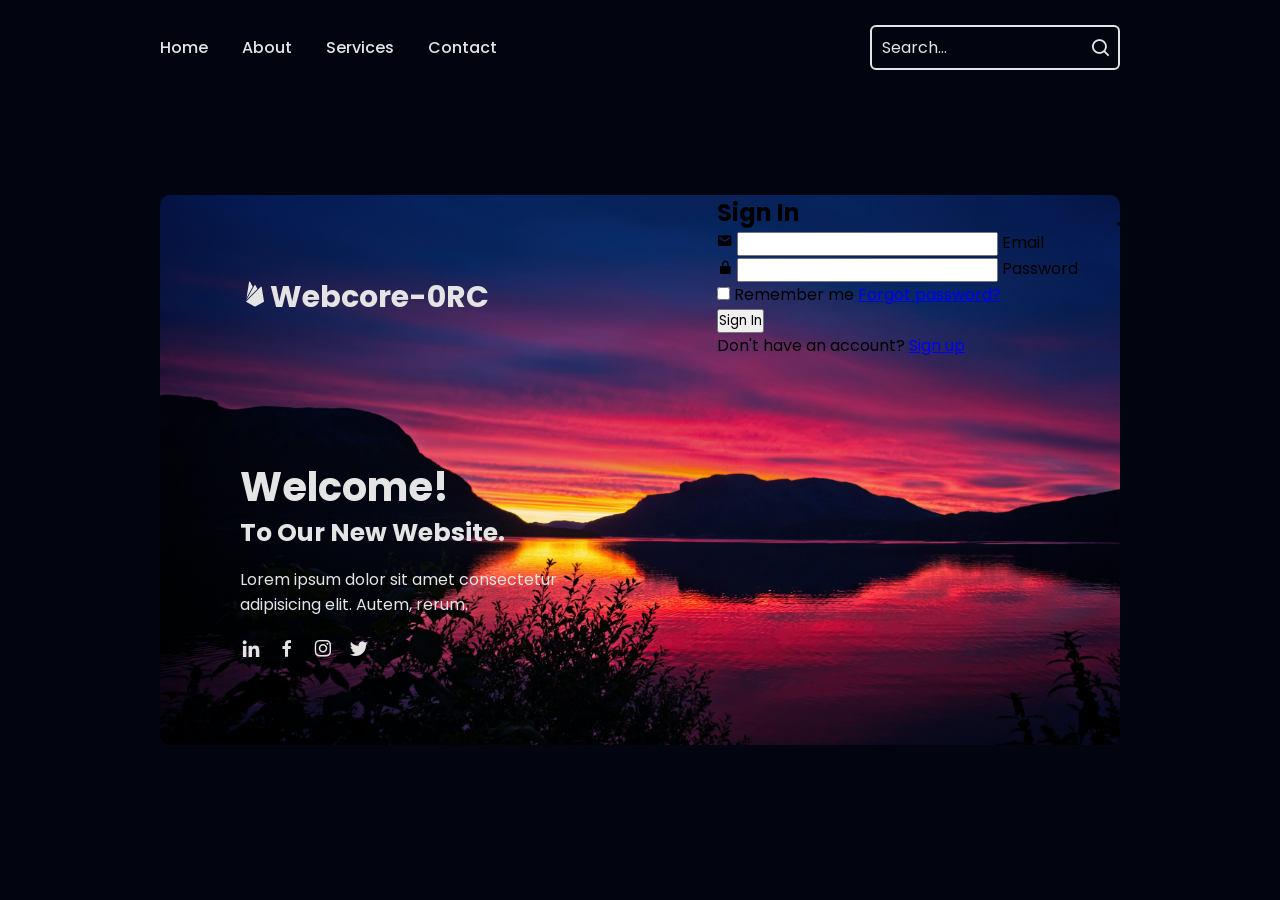
==== sign-in-2/index.html @ 25dddefb "new sign in page design" ====
<!DOCTYPE html>
<html lang="en">
<head>
    <meta charset="UTF-8">
    <meta name="viewport" content="width=device-width, initial-scale=1.0">
    <title>Website with Login & Registration form</title>
    <link rel="stylesheet" href="style.css">
    <link href='https://unpkg.com/boxicons@2.1.4/css/boxicons.min.css' rel='stylesheet'>
</head>


<body>
    
    <header class="header">
        <nav class="navbar">
            <a href="#">Home</a>
            <a href="#">About</a>
            <a href="#">Services</a>
            <a href="#">Contact</a>
        </nav>

        <form action="#" class="search-bar">
            <input type="text" placeholder="Search...">
            <button type="submit"><i class="bx bx-search"></i></button>
        </form>
    </header>

    <div class="container">
        <div class="content">
            <h2 class="logo"><i class="bx bxl-firebase"></i>Webcore-0RC</h2>

            <div class="text-sci">
                <h2>Welcome! <br><span>To Our New Website.</span></h2>

                <p>Lorem ipsum dolor sit amet consectetur adipisicing elit. Autem, rerum.</p>

                <div class="social-icons">
                    <a href="#"><i class="bx bxl-linkedin"></i></a>
                    <a href="#"><i class="bx bxl-facebook"></i></a>
                    <a href="#"><i class="bx bxl-instagram"></i></a>
                    <a href="#"><i class="bx bxl-twitter"></i></a>
                </div>
            </div>
        </div>

        <div class="logreg-box">
            <div class="form-box login">
                <form action="#">
                    <h2>Sign In</h2>

                    <div class="input-box">
                        <span class="icon"><i class="bx bxs-envelope"></i></span>
                        <input type="email" required>
                        <lable>Email</lable>
                    </div>

                    <div class="input-box">
                        <span class="icon"><i class="bx bxs-lock-alt"></i></span>
                        <input type="password" required>
                        <lable>Password</lable>
                    </div>

                    <div class="remember-forgot">
                        <label><input type="checkbox"> Remember me</label>
                        <a href="#">Forgot password?</a>
                    </div>

                    <button type="submit" class="btn">Sign In</button>

                    <div class="login-register">
                        <p>Don't have an account? <a href="#" class="register-link">Sign up</a></p>
                    </div>
                </form>
            </div>
        </div>
    </div>


    <script src="script.js"></script>

</body>
</html>
---- sign-in-2/style.css ----
@import url('https://fonts.googleapis.com/css2?family=Poppins:wght@300;400;500;600;700;800;900&display=swap');

*{
    margin: 0;
    padding: 0;
    box-sizing: border-box;
    font-family: 'Poppins', sans-serif;
}

body {
    background: #020410;
}

.header {
    position: fixed;
    top: 0;
    left: 0;
    width: 100%;
    padding: 25px 12.5%;
    background: transparent;
    display: flex;
    justify-content: space-between;
    align-items: center;
    z-index: 100;
}

.navbar a {
    position: relative;
    font-size: 16px;
    color: #e4e4e4;
    text-decoration: none;
    font-weight: 500;
    margin-right: 30px;
}

.navbar a::after {
    content: '';
    position: absolute;
    left: 0;
    bottom: -6px;
    width: 100%;
    height: 2px;
    background: #e4e4e4;
    border-radius: 5px;
    transform: translateY(10px);
    opacity: 0;
    transition: .5s;
}

.navbar a:hover::after {
    transform: translateY(0);
    opacity: 1;
}

.search-bar {
    width: 250px;
    height: 45px;
    background: transparent;
    border: 2px solid #e4e4e4;
    border-radius: 6px;
    display: flex;
    align-items: center;

}

.search-bar input {
    width: 100%;
    background: transparent;
    border: none;
    outline: none;
    font-size: 16px;
    color: #e4e4e4;
    padding-left: 10px; 
    
}

.search-bar input::placeholder {
    color: #e4e4e4;
}

.search-bar button {
    width: 40px;
    height: 100%;
    background: transparent;
    border: none;
    outline: none;
    display: flex;
    justify-content: center;
    align-items: center;
    cursor: pointer;
}

.search-bar button i {
    font-size: 22px;
    color: #e4e4e4;

}

.container {
    position: absolute;
    top: 50%;
    left: 50%;
    transform: translate(-50%, -50%);
    width: 75%;
    height: 550px;
    background: url('background.jpg') no-repeat;
    background-size: cover;
    background-position: center;
    border-radius: 10px;
    margin-top: 20px;
}

.container .content {
    position: absolute;
    top: 0;
    left: 0;
    width: 58%;
    height: 100%;
    background: transparent;
    padding: 80px;
    color: #e4e4e4;
    display: flex;
    justify-content: space-between;
    flex-direction: column;
}

.content .logo {
    font-size: 30px;
}

.text-sci h2 {
    font-size: 40px;
    line-height: 1;
}

.text-sci h2 span {
    font-size: 25px;
}

.text-sci p {
    font-size: 16px;
    margin: 20px 0;
}

.social-icons a i {
    font-size: 22px;
    color: #e4e4e4;
    margin-right: 10px;
    transition: 5s ease;
}

.social-icons a:hover i {
    transform: scale(1.2);
}

.container .logreg-box {
    position: absolute;
    top: 0;
    right: 0;    
    width: calc(100% - 58%);
    height: 100%;
}
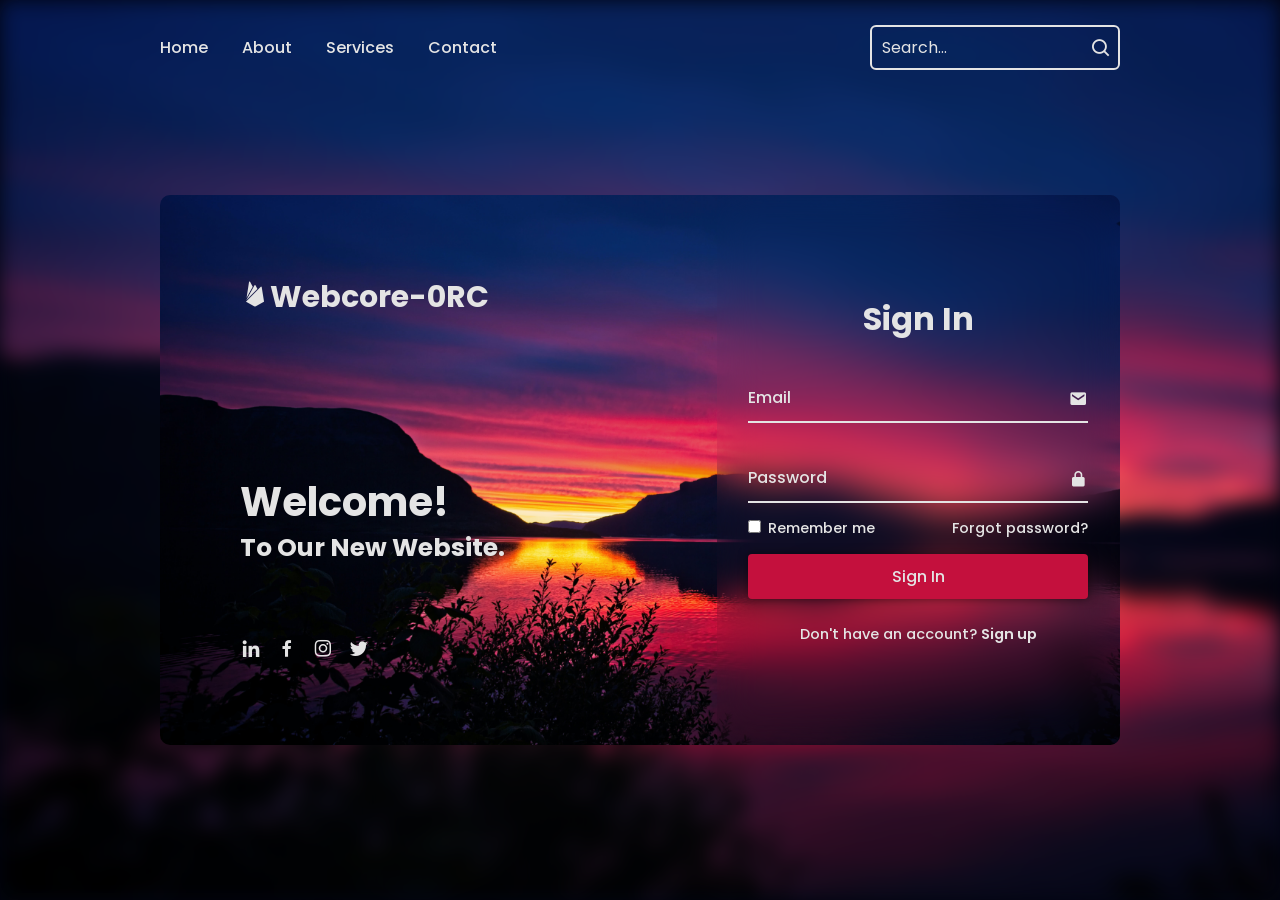
==== commit 37502ac7: "Update the file" ====
--- a/sign-in-2/index.html
+++ b/sign-in-2/index.html
@@ -25,14 +25,18 @@
         </form>
     </header>
 
+
+    <div class="background"></div>
     <div class="container">
         <div class="content">
             <h2 class="logo"><i class="bx bxl-firebase"></i>Webcore-0RC</h2>
 
             <div class="text-sci">
                 <h2>Welcome! <br><span>To Our New Website.</span></h2>
-
-                <p>Lorem ipsum dolor sit amet consectetur adipisicing elit. Autem, rerum.</p>
+                <br>
+                <br>
+                <br>
+                <!-- <p>Lorem ipsum dolor sit amet consectetur adipisicing elit. Autem, rerum.</p> -->
 
                 <div class="social-icons">
                     <a href="#"><i class="bx bxl-linkedin"></i></a>
@@ -72,6 +76,41 @@
                     </div>
                 </form>
             </div>
+
+            <div class="form-box register">
+                <form action="#">
+                    <h2>Sign Up</h2>
+
+                    <div class="input-box">
+                        <span class="icon"><i class="bx bxs-user"></i></span>
+                        <input type="text" required>
+                        <lable>Name</lable>
+                    </div>
+
+                    <div class="input-box">
+                        <span class="icon"><i class="bx bxs-envelope"></i></span>
+                        <input type="email" required>
+                        <lable>Email</lable>
+                    </div>
+
+                    <div class="input-box">
+                        <span class="icon"><i class="bx bxs-lock-alt"></i></span>
+                        <input type="password" required>
+                        <lable>Password</lable>
+                    </div>
+
+                    <div class="remember-forgot">
+                        <label><input type="checkbox"> I agree to the terms & conditions</label>
+                        
+                    </div>
+
+                    <button type="submit" class="btn">Sign Up</button>
+
+                    <div class="login-register">
+                        <p>Already have an account? <a href="#" class="login-link">Sign in</a></p>
+                    </div>
+                </form>
+            </div>
         </div>
     </div>
 
--- a/sign-in-2/style.css
+++ b/sign-in-2/style.css
@@ -93,7 +93,15 @@
 .search-bar button i {
     font-size: 22px;
     color: #e4e4e4;
-
+}
+
+.background {
+    width: 100%;
+    height: 100vh;
+    background: url('background.jpg') no-repeat;
+    background-size: cover;
+    background-position: center;
+    filter: blur(10px);
 }
 
 .container {
@@ -159,4 +167,142 @@
     right: 0;    
     width: calc(100% - 58%);
     height: 100%;
+    overflow: hidden;
+}
+
+.logreg-box .form-box {
+    position: absolute;
+    display: flex;
+    justify-content: center;
+    align-items: center;
+    width: 100%;
+    height: 100%;
+    background: transparent;
+    backdrop-filter: blur(20px);
+    border-top-right-radius: 10px;
+    border-bottom-right-radius: 10px;
+    color: #e4e4e4;
+}
+
+.logreg-box .form-box.login {
+    transform: translateX(0);
+    transition: transform .6s ease;
+    transition-delay: .7s;
+}
+
+.logreg-box.active .form-box.login {
+    transform: translateX(430px);
+    transition-delay: 0s;
+}
+
+.logreg-box .form-box.register {
+    transform: translateX(430px);
+    transition: transform .6s ease;
+    transition-delay: 0;
+}
+
+.logreg-box.active .form-box.register {
+    transform: translateX(0);
+    transition-delay: .7s;
+}
+
+.form-box h2 {
+    font-size: 32px;
+    text-align: center;
+}
+
+.form-box .input-box {
+    position: relative;
+    width: 340px;
+    height: 50px;
+    border-bottom: 2px solid #e4e4e4;
+    margin: 30px 0;
+}
+
+.input-box input {
+    width: 100%;
+    height: 100%;
+    background: transparent;
+    border: none;
+    outline: none;
+    font-size: 16px;
+    color: #e4e4e4;
+    font-weight: 500;
+    padding-right: 28px;
+}
+
+.input-box lable {
+    position: absolute;
+    top: 50%;
+    left: 0;
+    transform: translateY(-50%);
+    font-size: 16px;
+    font-weight: 500;
+    pointer-events: none;
+    transition: .5s ease;
+}
+
+.input-box input:focus~lable,
+.input-box input:valid~lable {
+    top: -5px;
+}
+
+.input-box .icon {
+    position: absolute;
+    top: 13px;
+    right: 0;
+    font-size: 19px;
+}
+
+.form-box .remember-forgot {
+    font-size: 14.5px;
+    font-weight: 500;
+    margin: -15px 0 15px;
+    display: flex;
+    justify-content: space-between;
+}
+
+.remember-forgot label input {
+    accent-color: #e4e4e4;
+    margin-right: 3px;
+}
+
+.remember-forgot a {
+    color: #e4e4e4;
+    text-decoration: none;
+}
+
+.remember-forgot a:hover {
+    text-decoration: underline;
+}
+
+.btn {
+    width: 100%;
+    height: 45px;
+    background: #c4103d;
+    border: none;
+    outline: none;
+    border-radius: 4px;
+    cursor: pointer;
+    font-size: 16px;
+    color: #e4e4e4;
+    font-weight: 500;
+    box-shadow: 0 0 10px rgba(0, 0, 0, .5);
+}
+
+.form-box .login-register {
+    font-size: 14.5px;
+    font-weight: 500;
+    text-align: center;
+    margin-top: 25px;
+}
+
+.login-register p a{
+    color: #e4e4e4;
+    font-weight: 600;
+    text-decoration: none;
+}
+
+.login-register p a:hover {
+    text-decoration: underline;
 }
